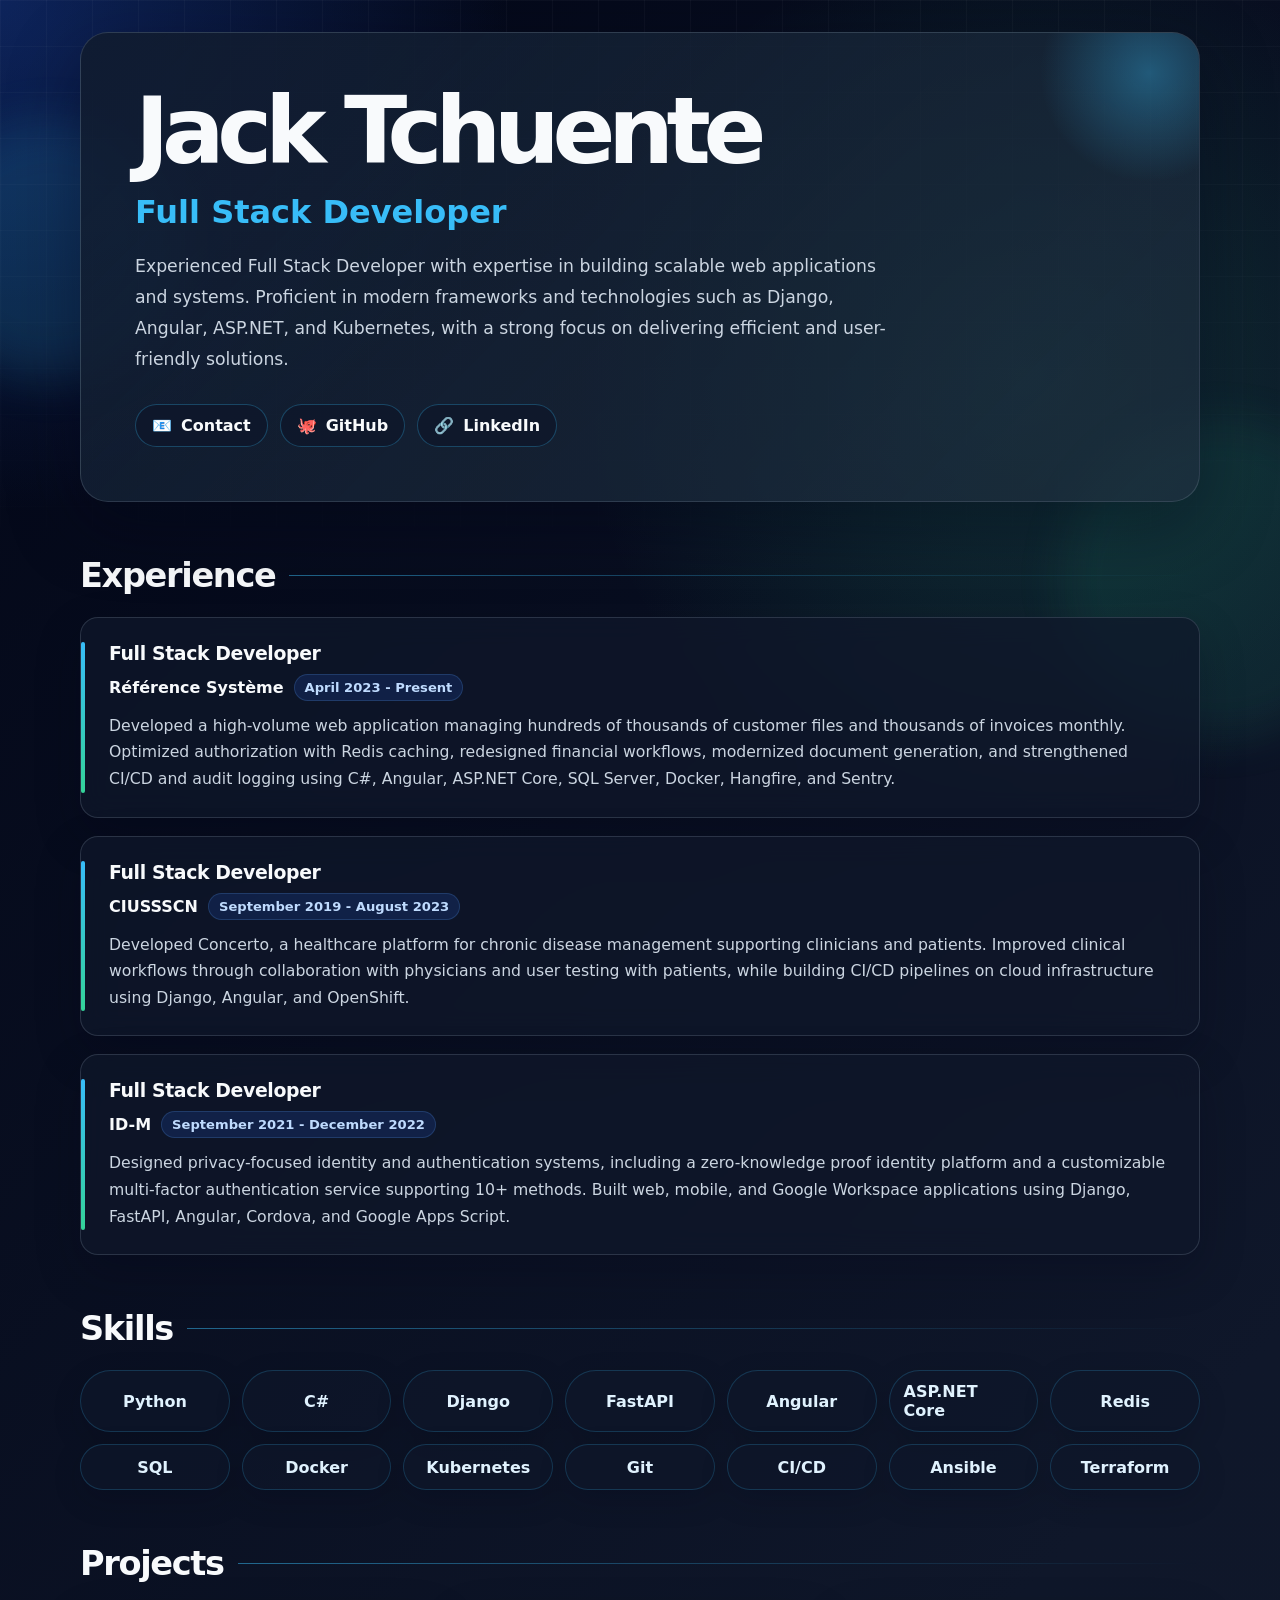
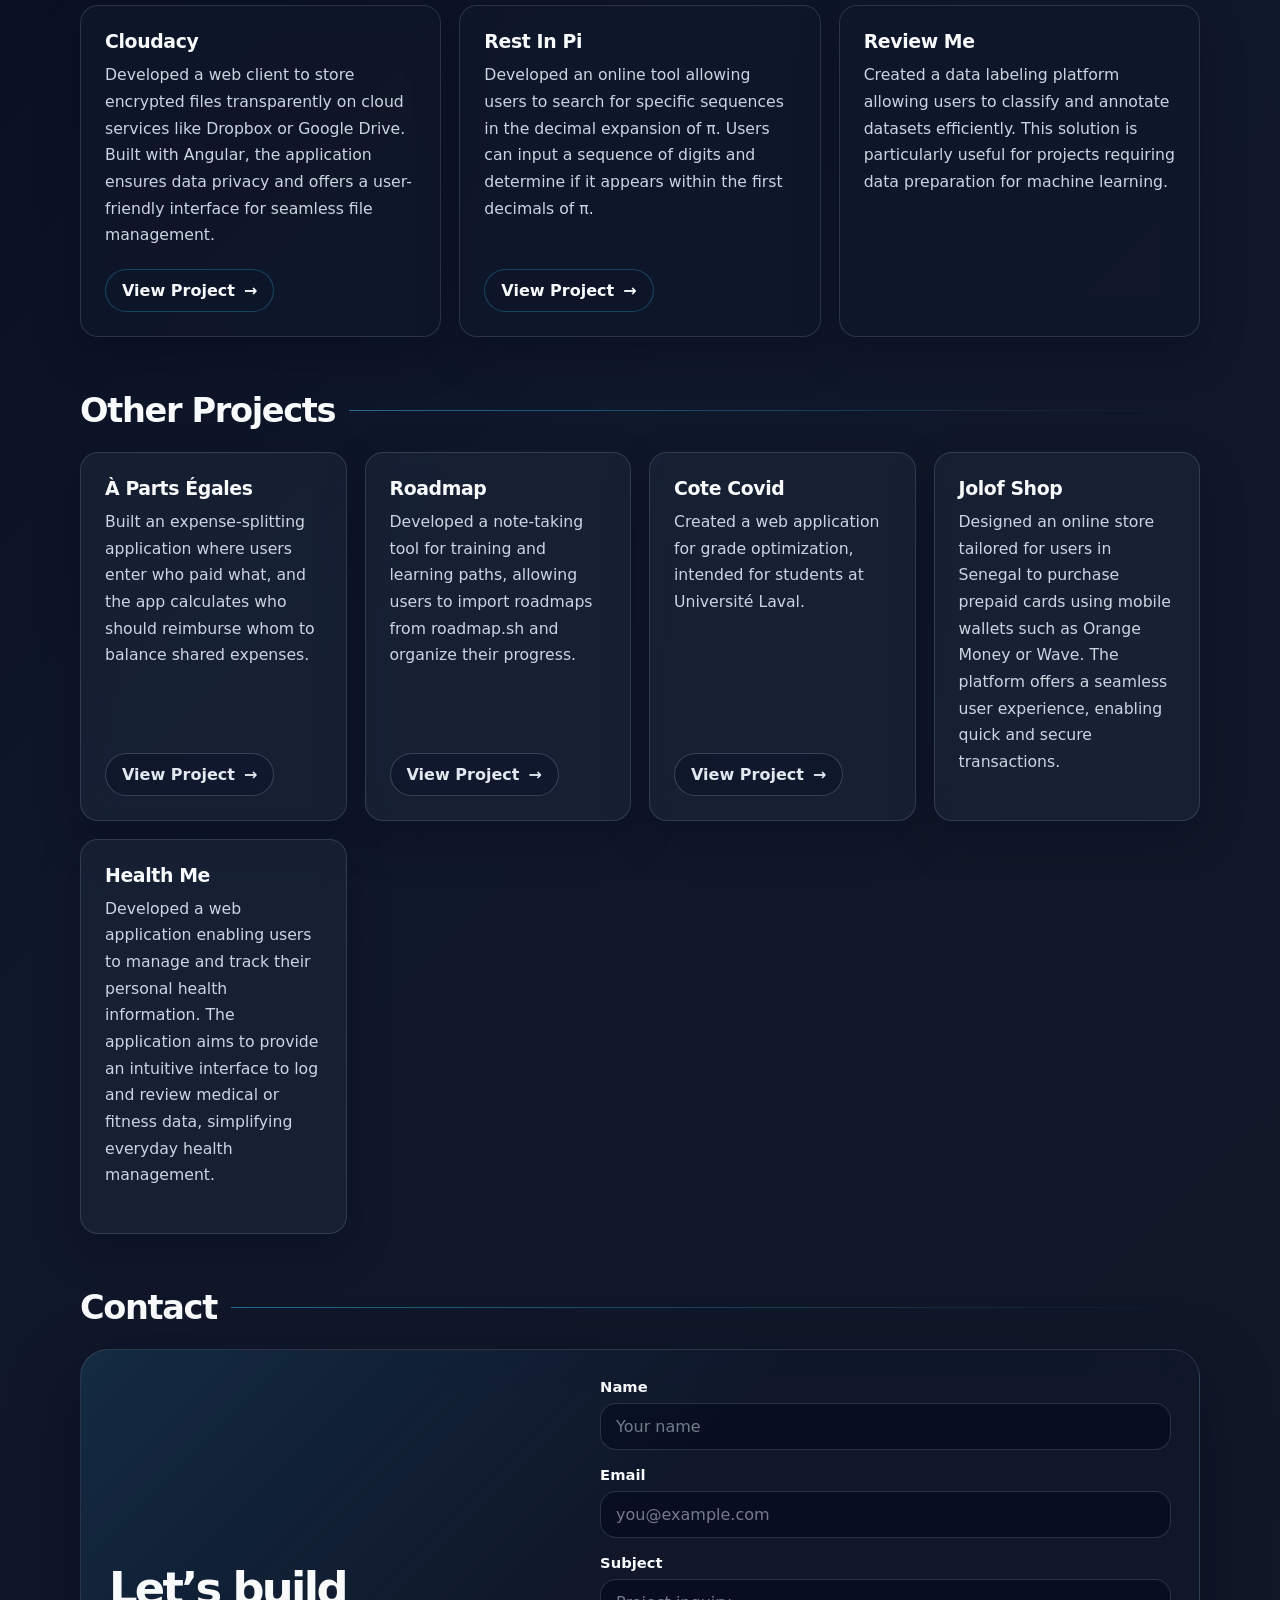
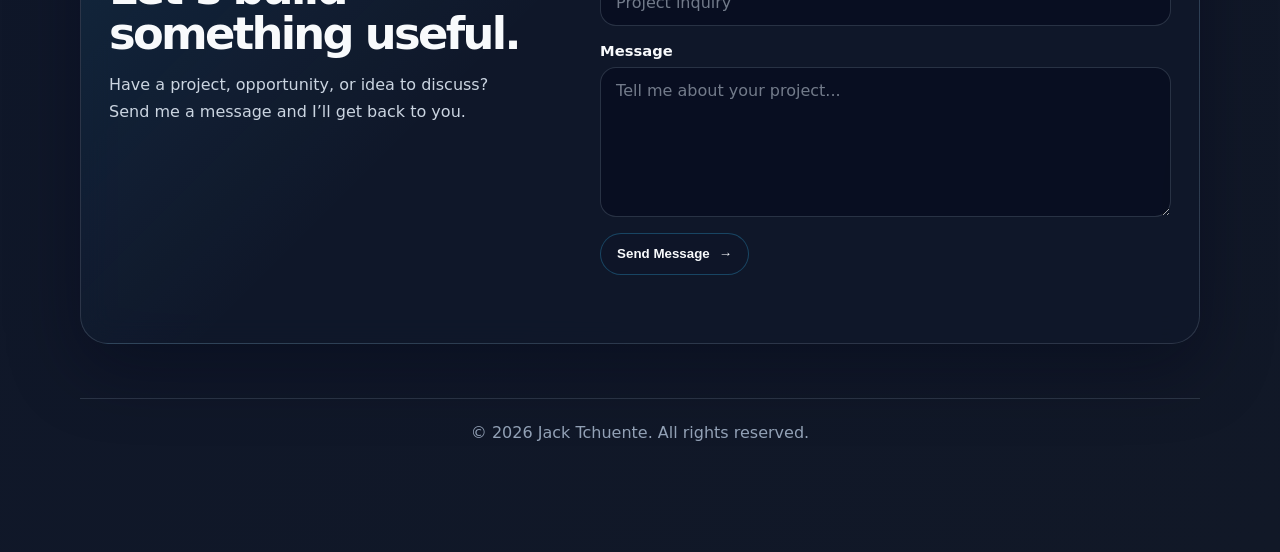
==== index.html @ 74323d96 "update design" ====
<!DOCTYPE html>
<html lang="en">
<head>
    <meta charset="UTF-8">
    <meta name="viewport" content="width=device-width, initial-scale=1.0">
    <title>Portfolio - Jack Tchuente</title>
    <link rel="icon" type="image/x-icon" href="logo.png">
    <link rel="stylesheet" href="styles.css">
</head>
<body>
<div class="background-orb orb-one"></div>
<div class="background-orb orb-two"></div>

<main class="container">
    <header id="intro"></header>

    <section id="experience">
        <h2>Experience</h2>
        <div class="experience-list"></div>
    </section>

    <section id="skills">
        <h2>Skills</h2>
        <div class="skills-grid"></div>
    </section>

    <section id="projects">
        <h2>Projects</h2>
        <div class="projects-grid"></div>
    </section>

    <section id="other-projects">
        <h2>Other Projects</h2>
        <div class="other-projects-grid"></div>
    </section>
    <section id="contact">
        <h2>Contact</h2>
        <div class="contact-card">
            <div class="contact-copy">
                <h3>Let’s build something useful.</h3>
                <p>
                    Have a project, opportunity, or idea to discuss?
                    Send me a message and I’ll get back to you.
                </p>
            </div>

            <form id="contact-form" class="contact-form">
                <input type="checkbox" name="botcheck" class="hidden" tabindex="-1" autocomplete="off">

                <div class="form-row">
                    <label for="name">Name</label>
                    <input id="name" name="name" type="text" placeholder="Your name" required>
                </div>

                <div class="form-row">
                    <label for="email">Email</label>
                    <input id="email" name="email" type="email" placeholder="you@example.com" required>
                </div>

                <div class="form-row">
                    <label for="subject">Subject</label>
                    <input id="subject" name="subject" type="text" placeholder="Project inquiry" required>
                </div>

                <div class="form-row">
                    <label for="message">Message</label>
                    <textarea id="message" name="message" rows="6" placeholder="Tell me about your project..." required></textarea>
                </div>

                <button class="btn contact-submit" type="submit">
                    Send Message
                    <span aria-hidden="true">→</span>
                </button>

                <p id="contact-status" class="contact-status" role="status"></p>
            </form>
        </div>
    </section>
    <footer></footer>
</main>

<script src="scripts.js"></script>
</body>
</html>
---- styles.css ----
:root {
    --bg: #0f172a;
    --surface: rgba(15, 23, 42, 0.74);
    --surface-strong: rgba(30, 41, 59, 0.9);
    --surface-soft: rgba(51, 65, 85, 0.55);
    --text: #f8fafc;
    --muted: #cbd5e1;
    --subtle: #94a3b8;
    --border: rgba(148, 163, 184, 0.22);
    --accent: #38bdf8;
    --accent-strong: #2563eb;
    --accent-soft: rgba(56, 189, 248, 0.14);
    --success: #34d399;
    --shadow: 0 24px 70px rgba(2, 6, 23, 0.38);
    --radius-lg: 28px;
    --radius-md: 18px;
    --radius-sm: 999px;
}

* {
    margin: 0;
    padding: 0;
    box-sizing: border-box;
}

html {
    scroll-behavior: smooth;
}

body {
    font-family: Inter, ui-sans-serif, system-ui, -apple-system, BlinkMacSystemFont, "Segoe UI", sans-serif;
    min-height: 100vh;
    color: var(--text);
    background:
            radial-gradient(circle at top left, rgba(37, 99, 235, 0.32), transparent 32rem),
            radial-gradient(circle at 80% 10%, rgba(52, 211, 153, 0.18), transparent 28rem),
            linear-gradient(135deg, #020617 0%, #0f172a 52%, #111827 100%);
    padding: 32px 18px;
    overflow-x: hidden;
}

body::before {
    content: "";
    position: fixed;
    inset: 0;
    pointer-events: none;
    background-image:
            linear-gradient(rgba(255, 255, 255, 0.03) 1px, transparent 1px),
            linear-gradient(90deg, rgba(255, 255, 255, 0.03) 1px, transparent 1px);
    background-size: 46px 46px;
    mask-image: linear-gradient(to bottom, black, transparent 72%);
}

.background-orb {
    position: fixed;
    border-radius: 50%;
    filter: blur(24px);
    opacity: 0.55;
    pointer-events: none;
    z-index: -1;
}

.orb-one {
    width: 260px;
    height: 260px;
    background: rgba(56, 189, 248, 0.28);
    top: 120px;
    left: -80px;
}

.orb-two {
    width: 320px;
    height: 320px;
    background: rgba(52, 211, 153, 0.16);
    right: -100px;
    bottom: 160px;
}

.container {
    width: min(1120px, 100%);
    margin: 0 auto;
}

header,
section,
footer {
    margin-bottom: 54px;
}

#intro {
    position: relative;
    padding: 54px;
    border: 1px solid var(--border);
    border-radius: var(--radius-lg);
    background:
            linear-gradient(135deg, rgba(15, 23, 42, 0.88), rgba(30, 41, 59, 0.7)),
            linear-gradient(135deg, rgba(56, 189, 248, 0.16), rgba(52, 211, 153, 0.08));
    box-shadow: var(--shadow);
    overflow: hidden;
}

#intro::after {
    content: "";
    position: absolute;
    width: 220px;
    height: 220px;
    right: -60px;
    top: -70px;
    border-radius: 50%;
    background: radial-gradient(circle, rgba(56, 189, 248, 0.35), transparent 70%);
}

.hero-content {
    position: relative;
    z-index: 1;
    max-width: 820px;
}

.eyebrow {
    display: inline-flex;
    align-items: center;
    gap: 8px;
    margin-bottom: 20px;
    padding: 8px 14px;
    border-radius: var(--radius-sm);
    color: #bae6fd;
    background: rgba(14, 165, 233, 0.12);
    border: 1px solid rgba(56, 189, 248, 0.22);
    font-size: 0.86rem;
    font-weight: 700;
    letter-spacing: 0.04em;
    text-transform: uppercase;
}

h1 {
    font-size: clamp(2.9rem, 8vw, 5.8rem);
    line-height: 0.95;
    letter-spacing: -0.08em;
    margin-bottom: 18px;
}

.hero-title {
    font-size: clamp(1.35rem, 3vw, 2rem);
    color: var(--accent);
    margin-bottom: 20px;
    font-weight: 750;
}

.hero-about {
    max-width: 760px;
    color: var(--muted);
    font-size: 1.08rem;
    line-height: 1.8;
    margin-bottom: 28px;
}

.social-links {
    display: flex;
    flex-wrap: wrap;
    gap: 12px;
}

.social-links a,
.btn {
    display: inline-flex;
    align-items: center;
    justify-content: center;
    gap: 9px;
    min-height: 42px;
    padding: 11px 16px;
    border-radius: var(--radius-sm);
    color: var(--text);
    text-decoration: none;
    font-weight: 750;
    border: 1px solid rgba(56, 189, 248, 0.28);
    background: rgba(15, 23, 42, 0.72);
    transition: transform 0.2s ease, border-color 0.2s ease, background 0.2s ease;
}

.social-links a:hover,
.btn:hover {
    transform: translateY(-2px);
    border-color: rgba(56, 189, 248, 0.7);
    background: rgba(56, 189, 248, 0.14);
}

section > h2 {
    display: flex;
    align-items: center;
    gap: 14px;
    margin-bottom: 22px;
    font-size: clamp(1.55rem, 3vw, 2.1rem);
    letter-spacing: -0.04em;
}

section > h2::after {
    content: "";
    height: 1px;
    flex: 1;
    background: linear-gradient(to right, rgba(56, 189, 248, 0.5), transparent);
}

.experience-list,
.projects-grid,
.other-projects-grid {
    display: grid;
    gap: 18px;
}

.card {
    position: relative;
    padding: 24px;
    border-radius: var(--radius-md);
    background: var(--surface);
    border: 1px solid var(--border);
    box-shadow: 0 18px 46px rgba(2, 6, 23, 0.22);
    backdrop-filter: blur(14px);
    overflow: hidden;
    transition: transform 0.2s ease, border-color 0.2s ease, background 0.2s ease;
}

.card::before {
    content: "";
    position: absolute;
    inset: 0;
    background: linear-gradient(135deg, rgba(56, 189, 248, 0.12), transparent 38%);
    opacity: 0;
    transition: opacity 0.2s ease;
}

.card:hover {
    transform: translateY(-4px);
    border-color: rgba(56, 189, 248, 0.42);
    background: var(--surface-strong);
}

.card:hover::before {
    opacity: 1;
}

.card > * {
    position: relative;
    z-index: 1;
}

.card h3 {
    font-size: 1.18rem;
    margin-bottom: 10px;
    letter-spacing: -0.02em;
}

.card p {
    color: var(--muted);
    line-height: 1.7;
    font-size: 0.98rem;
}

.experience-card {
    padding-left: 28px;
}

.experience-card::after {
    content: "";
    position: absolute;
    left: 0;
    top: 24px;
    bottom: 24px;
    width: 4px;
    border-radius: 99px;
    background: linear-gradient(to bottom, var(--accent), var(--success));
}

.meta {
    display: flex;
    flex-wrap: wrap;
    align-items: center;
    gap: 10px;
    margin-bottom: 12px;
}

.company {
    color: var(--text);
    font-weight: 800;
}

.period {
    display: inline-flex;
    padding: 5px 10px;
    border-radius: var(--radius-sm);
    color: #bfdbfe;
    background: rgba(37, 99, 235, 0.16);
    border: 1px solid rgba(96, 165, 250, 0.2);
    font-size: 0.82rem;
    font-weight: 700;
}

.skills-grid {
    display: grid;
    grid-template-columns: repeat(auto-fit, minmax(138px, 1fr));
    gap: 12px;
}

.skills-grid span {
    display: flex;
    align-items: center;
    justify-content: center;
    min-height: 46px;
    padding: 11px 14px;
    border-radius: var(--radius-sm);
    color: #e0f2fe;
    background: rgba(15, 23, 42, 0.72);
    border: 1px solid rgba(56, 189, 248, 0.2);
    font-weight: 750;
    box-shadow: 0 10px 30px rgba(2, 6, 23, 0.16);
    transition: transform 0.2s ease, background 0.2s ease, border-color 0.2s ease;
}

.skills-grid span:hover {
    transform: translateY(-2px);
    background: var(--accent-soft);
    border-color: rgba(56, 189, 248, 0.48);
}

.projects-grid {
    grid-template-columns: repeat(auto-fit, minmax(280px, 1fr));
}

.other-projects-grid {
    grid-template-columns: repeat(auto-fit, minmax(240px, 1fr));
}

.project-card {
    display: flex;
    flex-direction: column;
    min-height: 245px;
}

.project-card p {
    margin-bottom: 20px;
}

.project-card .btn {
    width: fit-content;
    margin-top: auto;
}

.other-projects-grid .card {
    background: rgba(30, 41, 59, 0.58);
}

.other-projects-grid .btn {
    border-color: rgba(148, 163, 184, 0.3);
    color: #e2e8f0;
}

footer {
    padding: 24px;
    text-align: center;
    color: var(--subtle);
    border-top: 1px solid var(--border);
}

@media (max-width: 720px) {
    body {
        padding: 18px 12px;
    }

    #intro {
        padding: 34px 22px;
    }

    header,
    section,
    footer {
        margin-bottom: 38px;
    }

    .social-links a,
    .btn {
        width: 100%;
    }

    .project-card {
        min-height: auto;
    }
}

.contact-card {
    display: grid;
    grid-template-columns: 0.9fr 1.1fr;
    gap: 24px;
    padding: 28px;
    border-radius: var(--radius-lg);
    background:
            linear-gradient(135deg, rgba(56, 189, 248, 0.12), transparent 42%),
            rgba(15, 23, 42, 0.74);
    border: 1px solid var(--border);
    box-shadow: var(--shadow);
    backdrop-filter: blur(14px);
}

.contact-copy {
    display: flex;
    flex-direction: column;
    justify-content: center;
}

.contact-copy h3 {
    max-width: 420px;
    margin-bottom: 14px;
    font-size: clamp(1.7rem, 4vw, 2.8rem);
    line-height: 1;
    letter-spacing: -0.06em;
}

.contact-copy p {
    max-width: 420px;
    color: var(--muted);
    line-height: 1.7;
}

.contact-form {
    display: grid;
    gap: 16px;
}

.form-row {
    display: grid;
    gap: 8px;
}

.form-row label {
    color: var(--text);
    font-size: 0.92rem;
    font-weight: 800;
}

.form-row input,
.form-row textarea {
    width: 100%;
    border: 1px solid rgba(148, 163, 184, 0.24);
    border-radius: 16px;
    padding: 13px 15px;
    color: var(--text);
    background: rgba(2, 6, 23, 0.42);
    font: inherit;
    outline: none;
    transition: border-color 0.2s ease, background 0.2s ease, box-shadow 0.2s ease;
}

.form-row textarea {
    resize: vertical;
    min-height: 150px;
}

.form-row input::placeholder,
.form-row textarea::placeholder {
    color: rgba(203, 213, 225, 0.55);
}

.form-row input:focus,
.form-row textarea:focus {
    border-color: rgba(56, 189, 248, 0.72);
    background: rgba(15, 23, 42, 0.72);
    box-shadow: 0 0 0 4px rgba(56, 189, 248, 0.12);
}

.contact-submit {
    width: fit-content;
    cursor: pointer;
}

.contact-submit:disabled {
    cursor: not-allowed;
    opacity: 0.7;
    transform: none;
}

.contact-status {
    min-height: 24px;
    margin: 0;
    color: var(--subtle);
    font-size: 0.95rem;
}

.contact-status.success {
    color: var(--success);
}

.contact-status.error {
    color: #fca5a5;
}

.hidden {
    display: none;
}

@media (max-width: 820px) {
    .contact-card {
        grid-template-columns: 1fr;
        padding: 24px;
    }

    .contact-submit {
        width: 100%;
    }
}
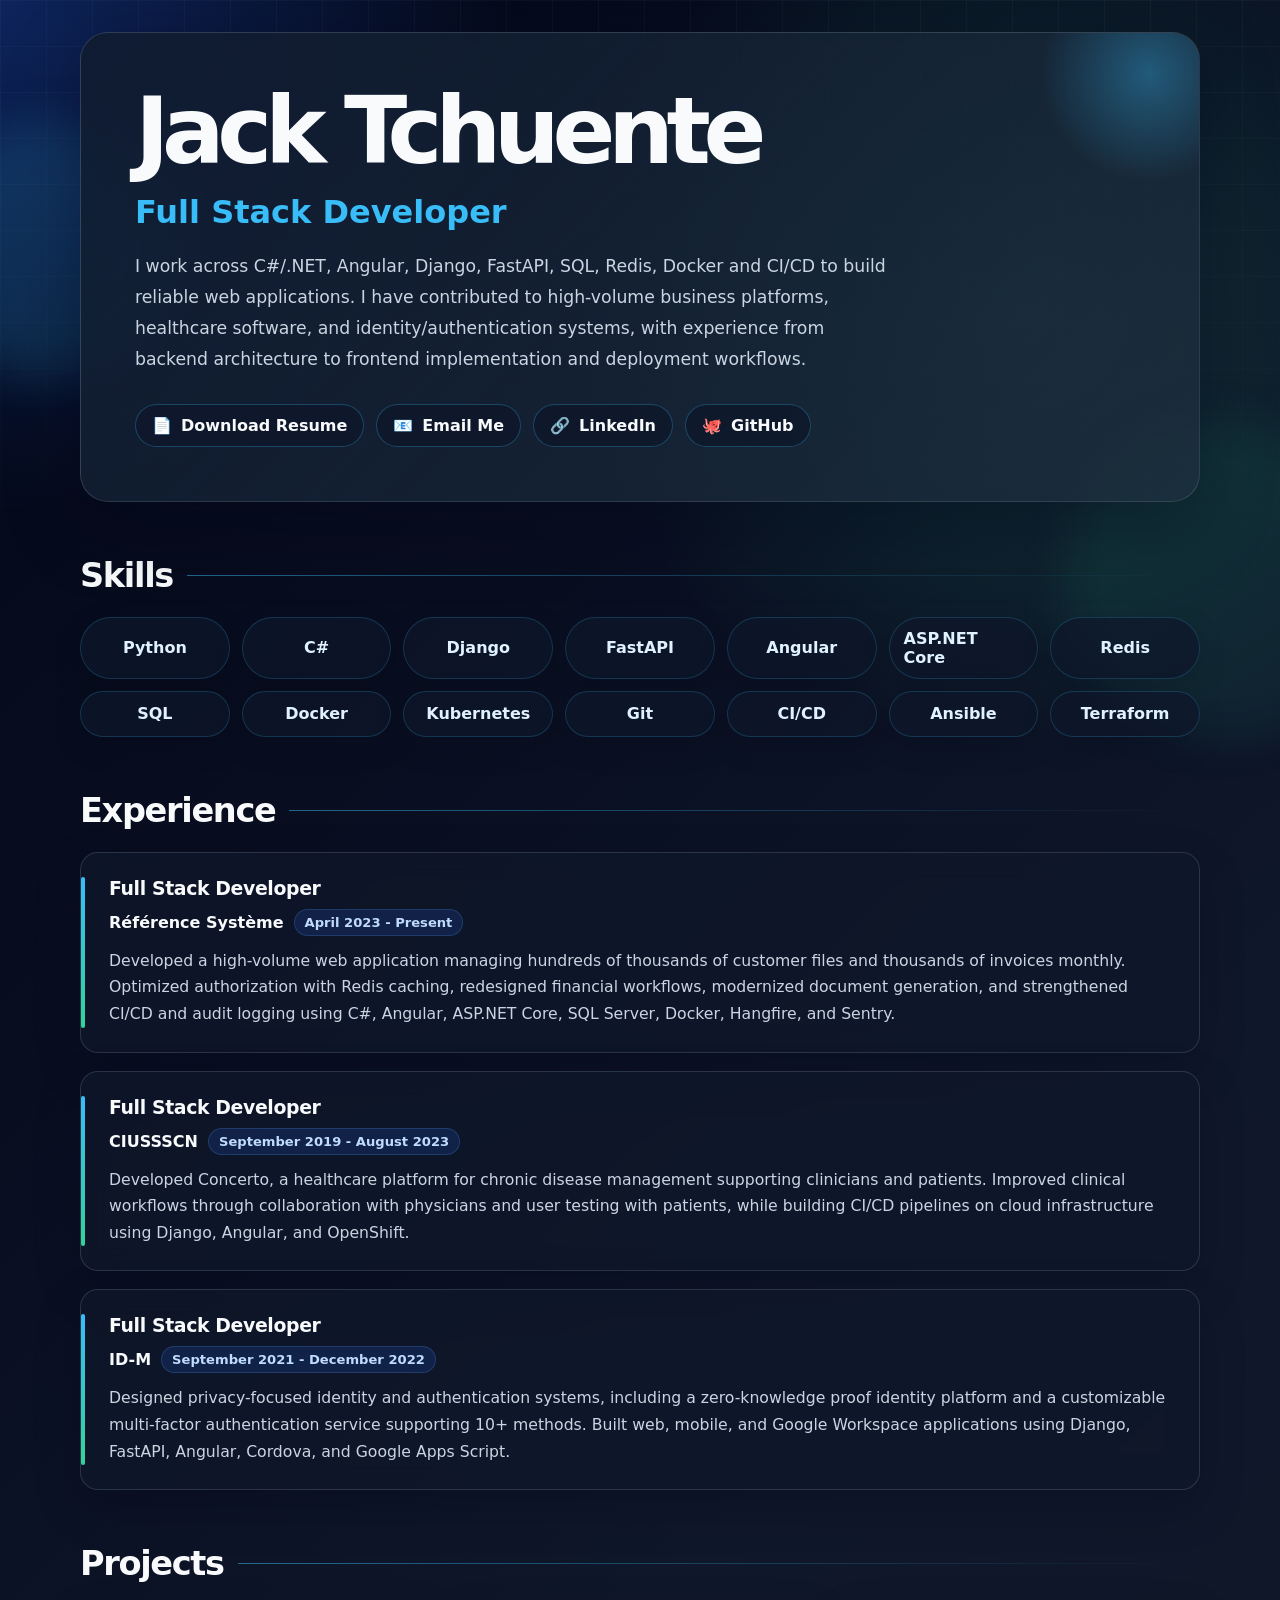
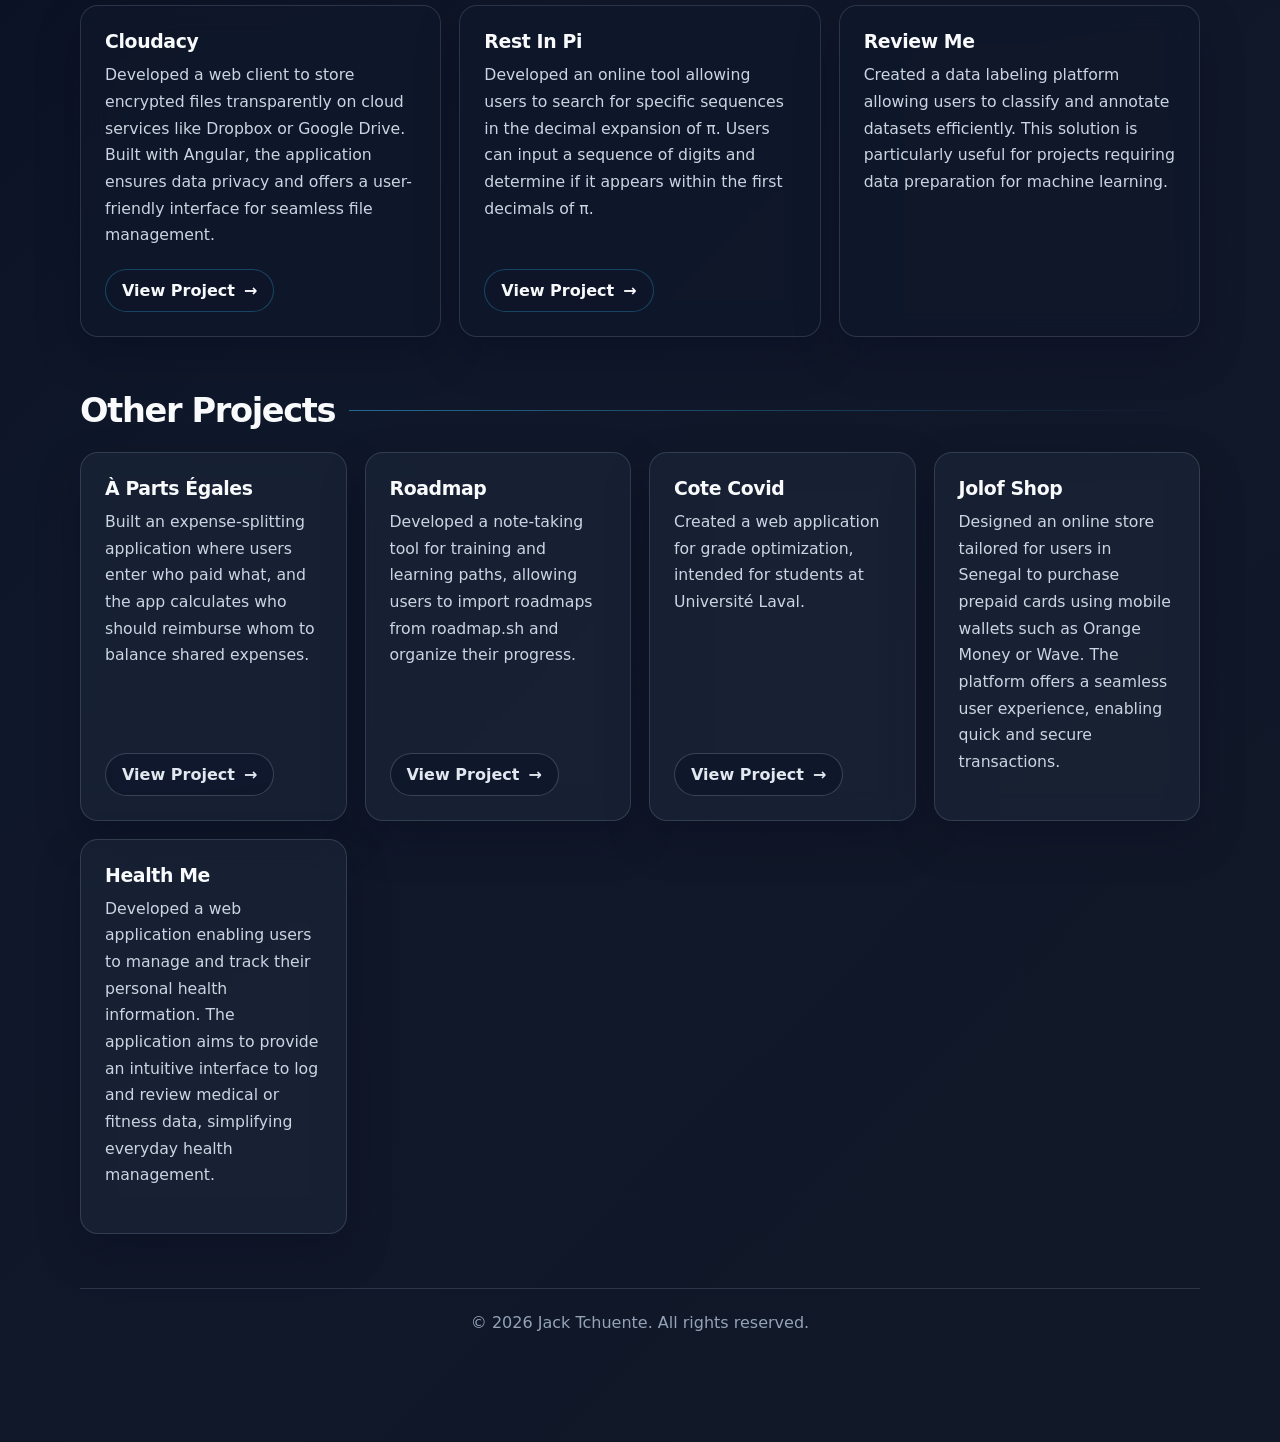
==== commit 16ff2805: "fix github name, remove contact, seo, add resume" ====
--- a/index.html
+++ b/index.html
@@ -3,7 +3,18 @@
 <head>
     <meta charset="UTF-8">
     <meta name="viewport" content="width=device-width, initial-scale=1.0">
-    <title>Portfolio - Jack Tchuente</title>
+    <title>Jack Tchuente | Full Stack Developer</title>
+
+    <meta name="description"
+          content="Full Stack Developer based in Québec, Canada. Experience with C#/.NET, Angular, Django, FastAPI, SQL, Redis, Docker, Kubernetes and CI/CD.">
+
+    <meta property="og:title" content="Jack Tchuente | Full Stack Developer">
+    <meta property="og:description"
+          content="Full Stack Developer building reliable production web applications across backend, frontend, databases, CI/CD and cloud-native environments.">
+    <meta property="og:type" content="website">
+    <meta property="og:url" content="https://jacktchuente.github.io/portfolio/">
+
+    <link rel="canonical" href="https://jacktchuente.github.io/portfolio/">
     <link rel="icon" type="image/x-icon" href="logo.png">
     <link rel="stylesheet" href="styles.css">
 </head>
@@ -14,15 +25,16 @@
 <main class="container">
     <header id="intro"></header>
 
+    <section id="skills">
+        <h2>Skills</h2>
+        <div class="skills-grid"></div>
+    </section>
+
     <section id="experience">
         <h2>Experience</h2>
         <div class="experience-list"></div>
     </section>
 
-    <section id="skills">
-        <h2>Skills</h2>
-        <div class="skills-grid"></div>
-    </section>
 
     <section id="projects">
         <h2>Projects</h2>
@@ -33,49 +45,7 @@
         <h2>Other Projects</h2>
         <div class="other-projects-grid"></div>
     </section>
-    <section id="contact">
-        <h2>Contact</h2>
-        <div class="contact-card">
-            <div class="contact-copy">
-                <h3>Let’s build something useful.</h3>
-                <p>
-                    Have a project, opportunity, or idea to discuss?
-                    Send me a message and I’ll get back to you.
-                </p>
-            </div>
 
-            <form id="contact-form" class="contact-form">
-                <input type="checkbox" name="botcheck" class="hidden" tabindex="-1" autocomplete="off">
-
-                <div class="form-row">
-                    <label for="name">Name</label>
-                    <input id="name" name="name" type="text" placeholder="Your name" required>
-                </div>
-
-                <div class="form-row">
-                    <label for="email">Email</label>
-                    <input id="email" name="email" type="email" placeholder="you@example.com" required>
-                </div>
-
-                <div class="form-row">
-                    <label for="subject">Subject</label>
-                    <input id="subject" name="subject" type="text" placeholder="Project inquiry" required>
-                </div>
-
-                <div class="form-row">
-                    <label for="message">Message</label>
-                    <textarea id="message" name="message" rows="6" placeholder="Tell me about your project..." required></textarea>
-                </div>
-
-                <button class="btn contact-submit" type="submit">
-                    Send Message
-                    <span aria-hidden="true">→</span>
-                </button>
-
-                <p id="contact-status" class="contact-status" role="status"></p>
-            </form>
-        </div>
-    </section>
     <footer></footer>
 </main>
 
--- a/styles.css
+++ b/styles.css
@@ -31,10 +31,9 @@
     font-family: Inter, ui-sans-serif, system-ui, -apple-system, BlinkMacSystemFont, "Segoe UI", sans-serif;
     min-height: 100vh;
     color: var(--text);
-    background:
-            radial-gradient(circle at top left, rgba(37, 99, 235, 0.32), transparent 32rem),
-            radial-gradient(circle at 80% 10%, rgba(52, 211, 153, 0.18), transparent 28rem),
-            linear-gradient(135deg, #020617 0%, #0f172a 52%, #111827 100%);
+    background: radial-gradient(circle at top left, rgba(37, 99, 235, 0.32), transparent 32rem),
+    radial-gradient(circle at 80% 10%, rgba(52, 211, 153, 0.18), transparent 28rem),
+    linear-gradient(135deg, #020617 0%, #0f172a 52%, #111827 100%);
     padding: 32px 18px;
     overflow-x: hidden;
 }
@@ -44,9 +43,8 @@
     position: fixed;
     inset: 0;
     pointer-events: none;
-    background-image:
-            linear-gradient(rgba(255, 255, 255, 0.03) 1px, transparent 1px),
-            linear-gradient(90deg, rgba(255, 255, 255, 0.03) 1px, transparent 1px);
+    background-image: linear-gradient(rgba(255, 255, 255, 0.03) 1px, transparent 1px),
+    linear-gradient(90deg, rgba(255, 255, 255, 0.03) 1px, transparent 1px);
     background-size: 46px 46px;
     mask-image: linear-gradient(to bottom, black, transparent 72%);
 }
@@ -92,9 +90,8 @@
     padding: 54px;
     border: 1px solid var(--border);
     border-radius: var(--radius-lg);
-    background:
-            linear-gradient(135deg, rgba(15, 23, 42, 0.88), rgba(30, 41, 59, 0.7)),
-            linear-gradient(135deg, rgba(56, 189, 248, 0.16), rgba(52, 211, 153, 0.08));
+    background: linear-gradient(135deg, rgba(15, 23, 42, 0.88), rgba(30, 41, 59, 0.7)),
+    linear-gradient(135deg, rgba(56, 189, 248, 0.16), rgba(52, 211, 153, 0.08));
     box-shadow: var(--shadow);
     overflow: hidden;
 }
@@ -391,9 +388,8 @@
     gap: 24px;
     padding: 28px;
     border-radius: var(--radius-lg);
-    background:
-            linear-gradient(135deg, rgba(56, 189, 248, 0.12), transparent 42%),
-            rgba(15, 23, 42, 0.74);
+    background: linear-gradient(135deg, rgba(56, 189, 248, 0.12), transparent 42%),
+    rgba(15, 23, 42, 0.74);
     border: 1px solid var(--border);
     box-shadow: var(--shadow);
     backdrop-filter: blur(14px);
@@ -504,4 +500,12 @@
     .contact-submit {
         width: 100%;
     }
+}
+
+.btn.primary {
+    font-weight: 700;
+}
+
+.social-links .btn {
+    text-decoration: none;
 }
